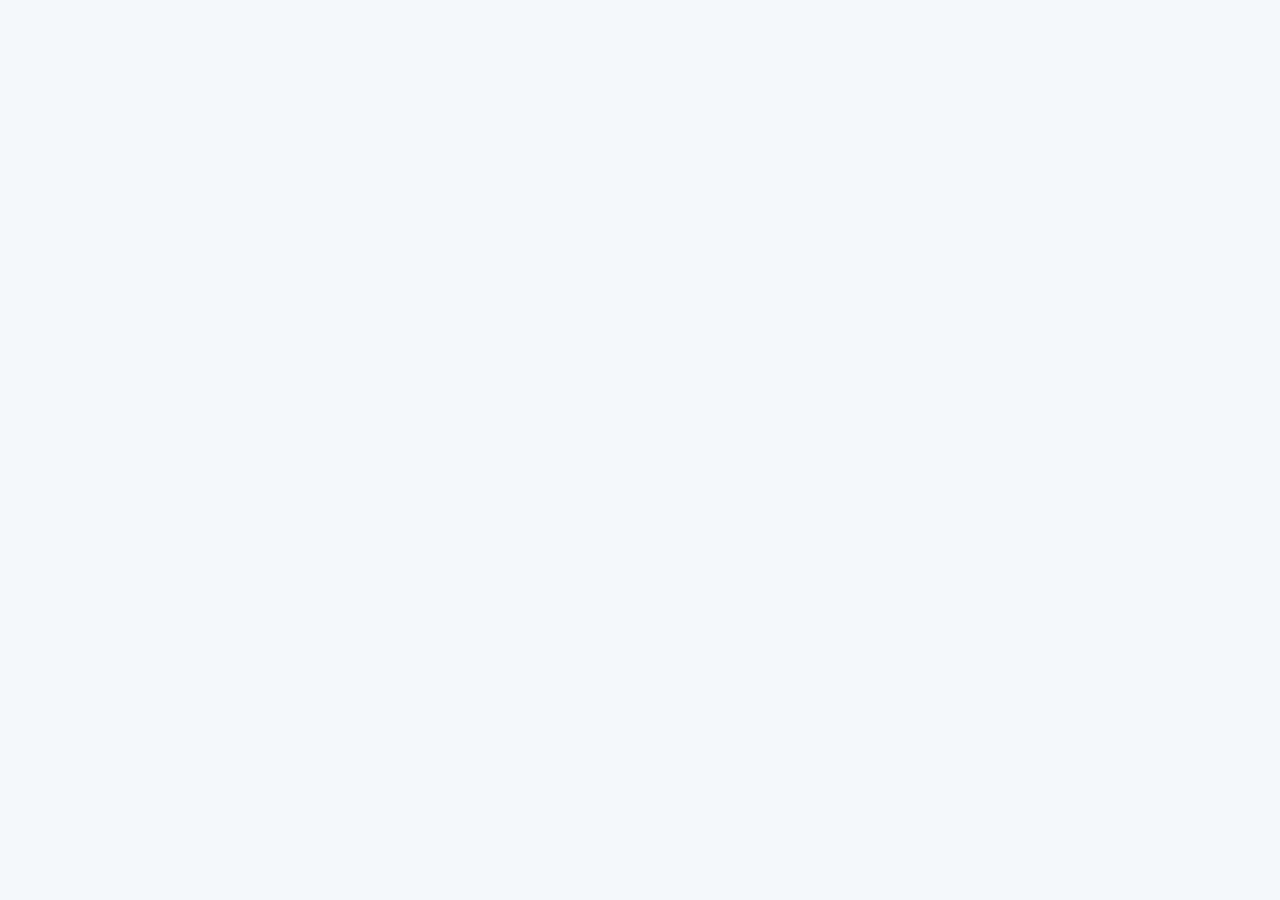
==== blog.html @ c38e3d71 "Create blog.html" ====
<!DOCTYPE html>
<html lang="en">
<head>
<meta charset="UTF-8">
<meta name="viewport" content="width=device-width, initial-scale=1.0">

<title>Uzbek Learning Hub | Uzbek Pro Academy</title>

<meta name="description" content="Learn Uzbek with practical vocabulary, speaking tips, grammar, pronunciation, culture and everyday phrases.">

<style>
:root{
  --blue:#0066B3;
  --blue-dark:#004B82;
  --green:#1EB53A;
  --red:#CE1126;
  --navy:#0B1724;
  --text:#17212B;
  --muted:#66727E;
  --bg:#F5F8FB;
  --white:#FFFFFF;
  --border:#E3E9EF;
  --shadow:0 18px 55px rgba(10,35,60,.10);
  --max:1180px;
}

*{
  margin:0;
  padding:0;
  box-sizing:border-box;
}

html{
  scroll-behavior:smooth;
}

body{
  font-family:Inter,-apple-system,BlinkMacSystemFont,"Segoe UI",Arial,sans-serif;
  background:var(--bg);
  color:var(--text);
  line-height:1.6;
}

a{
  text-decoration:none;
  color:inherit;
}

.container{
  width:min(92%,var(--max));
  margin:auto;
}


/* TOP BAR */

.topbar{
  background:var(--navy);
  color:white;
  text-align:center;
  padding:9px 15px;
  font-size:13px;
}


/* NAVIGATION */

header{
  position:sticky;
  top:0;
  z-index:1000;
  background:rgba(255,255,255,.96);
  backdrop-filter:blur(15px);
  border-bottom:1px solid var(--border);
}

.nav{
  min-height:76px;
  display:flex;
  align-items:center;
  justify-content:space-between;
  gap:25px;
}

.logo{
  font-size:19px;
  font-weight:850;
  white-space:nowrap;
}

.logo span{
  color:var(--blue);
}

.nav-links{
  display:flex;
  align-items:center;
  gap:19px;
  font-size:13px;
  font-weight:700;
}

.nav-links a{
  transition:.2s;
}

.nav-links a:hover{
  color:var(--blue);
}

.nav-button{
  background:var(--blue);
  color:white!important;
  padding:11px 18px;
  border-radius:999px;
}


/* HERO */

.hero{
  background:white;
  padding:85px 0 75px;
  text-align:center;
}

.eyebrow{
  display:inline-block;
  padding:8px 15px;
  background:#F1F7FC;
  border:1px solid #DCEAF4;
  color:var(--blue-dark);
  border-radius:999px;
  font-size:12px;
  font-weight:800;
  margin-bottom:22px;
}

.hero h1{
  font-size:clamp(45px,7vw,72px);
  line-height:1;
  letter-spacing:-4px;
  color:var(--navy);
  margin-bottom:22px;
}

.hero h1 span{
  color:var(--blue);
}

.hero p{
  max-width:690px;
  margin:auto;
  color:var(--muted);
  font-size:18px;
}


/* CATEGORY */

.categories{
  background:white;
  border-top:1px solid var(--border);
  border-bottom:1px solid var(--border);
}

.category-inner{
  display:flex;
  justify-content:center;
  flex-wrap:wrap;
}

.category-inner a{
  padding:18px 23px;
  font-size:12px;
  font-weight:800;
  border-right:1px solid var(--border);
  transition:.2s;
}

.category-inner a:hover{
  color:var(--blue);
  background:#F6F9FC;
}


/* MAIN */

.blog{
  padding:85px 0;
}

.section-title{
  margin-bottom:38px;
}

.section-title .label{
  color:var(--blue);
  text-transform:uppercase;
  letter-spacing:2px
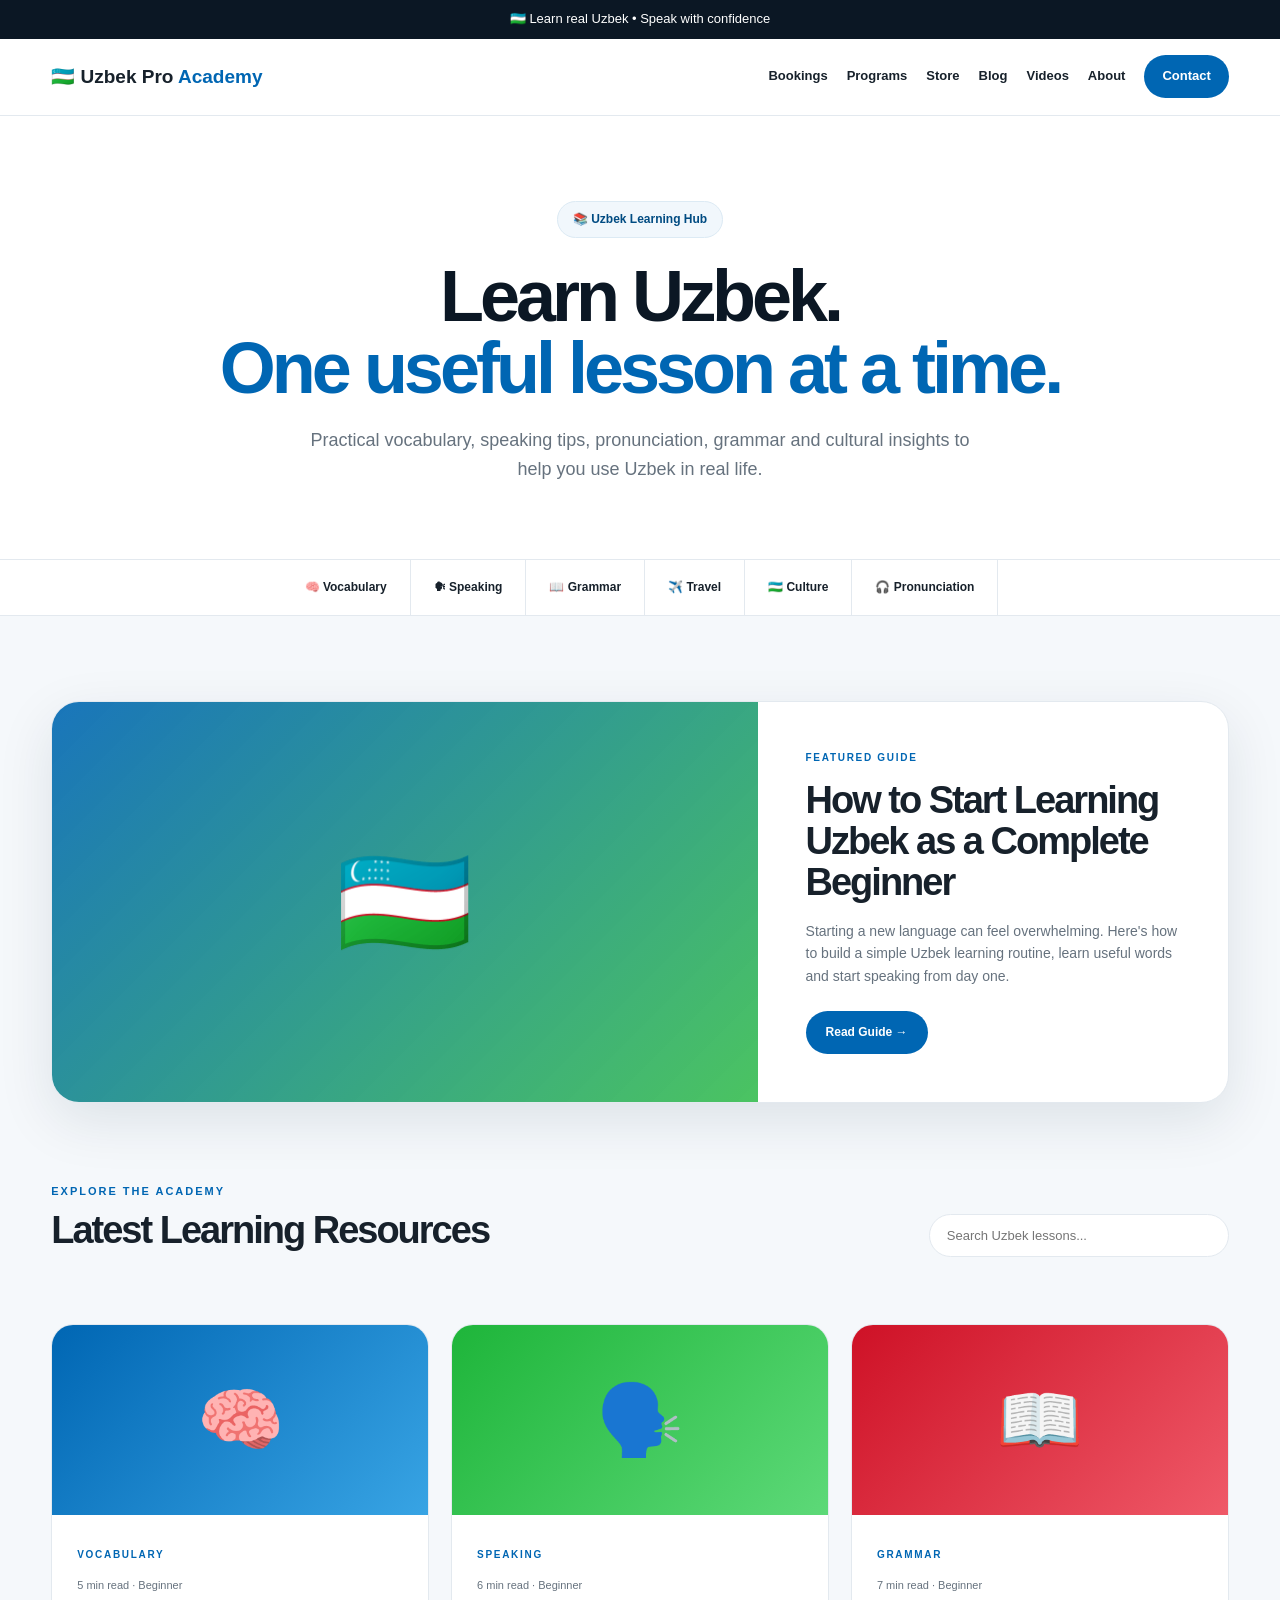
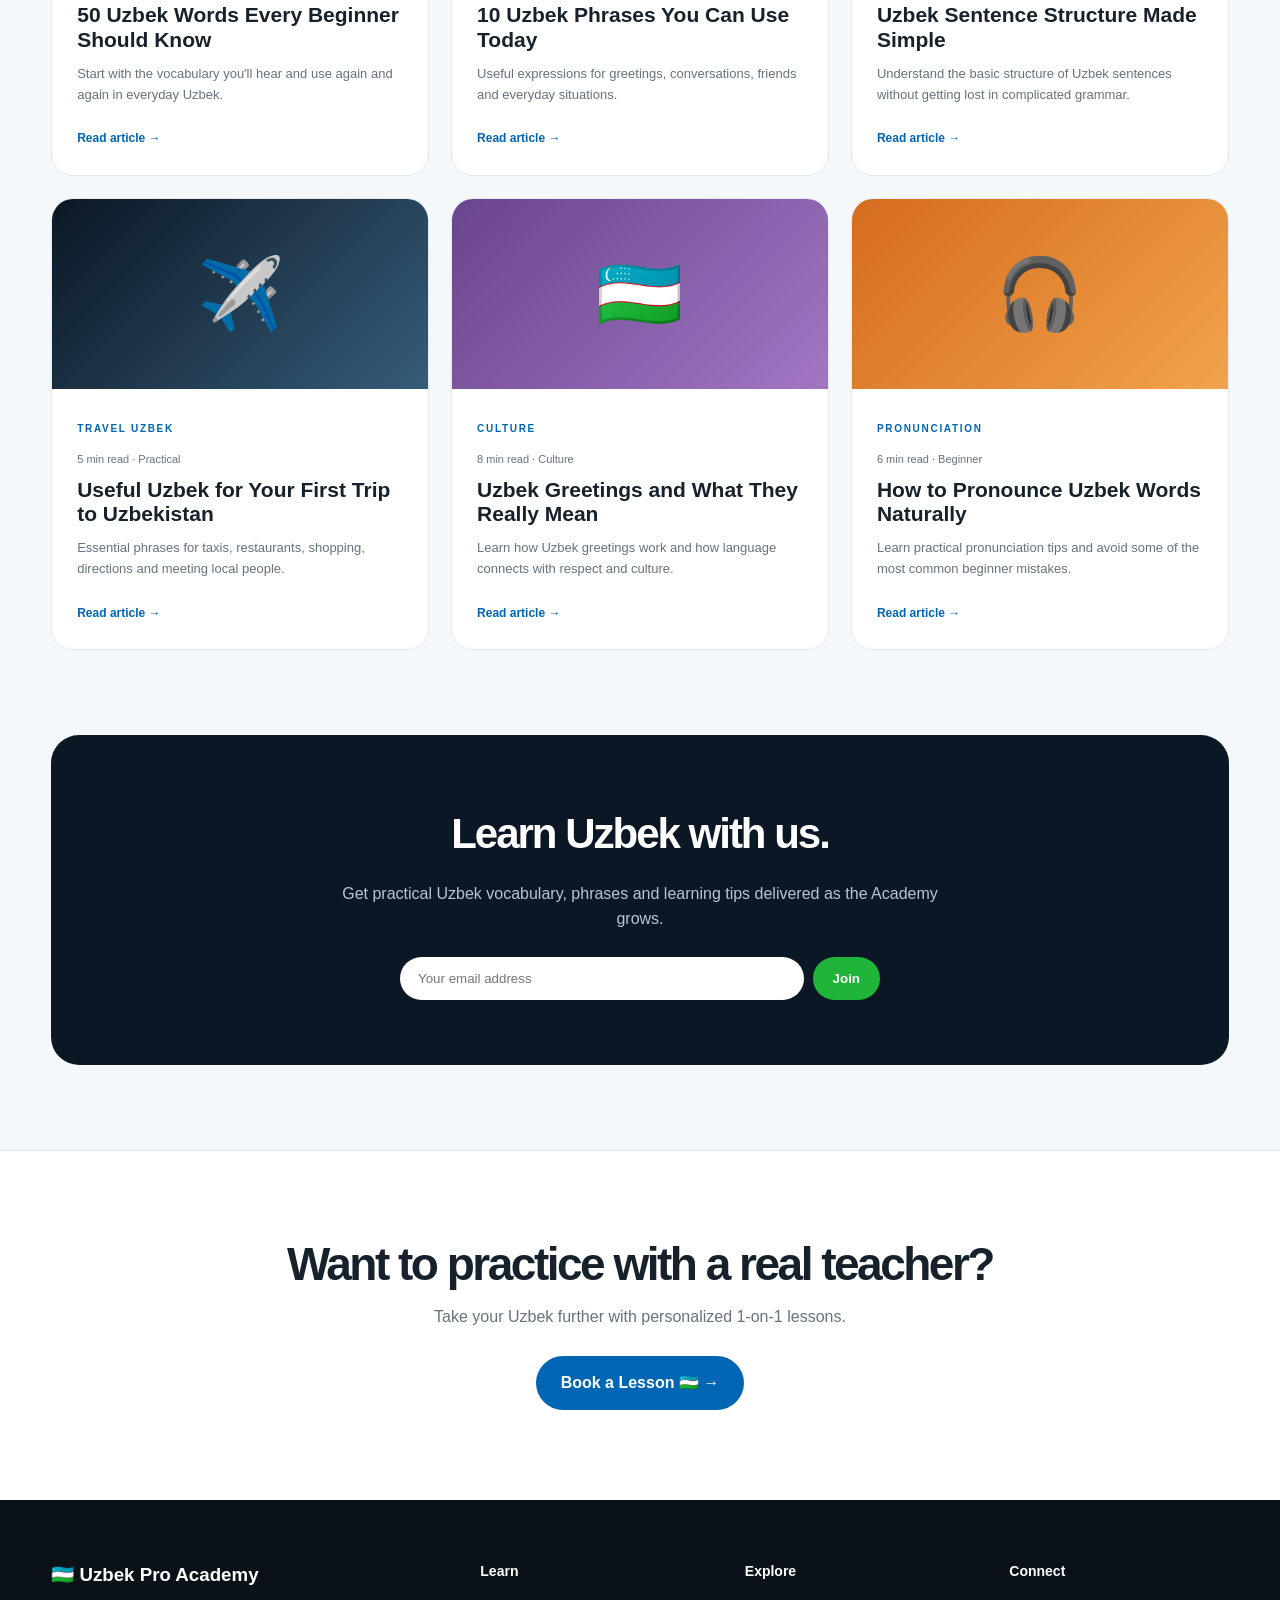
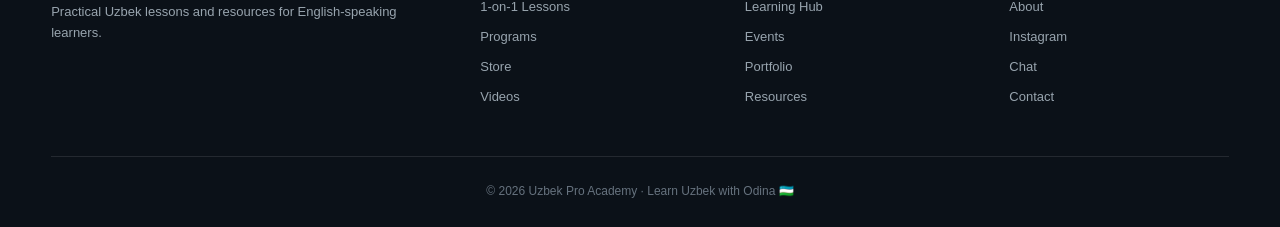
==== commit b37c8fb8: "Update blog.html" ====
--- a/blog.html
+++ b/blog.html
@@ -197,4 +197,909 @@
 .section-title .label{
   color:var(--blue);
   text-transform:uppercase;
-  letter-spacing:2px
+  letter-spacing:2px;
+  font-size:11px;
+  font-weight:850;
+  margin-bottom:10px;
+}
+
+.section-title h2{
+  font-size:38px;
+  letter-spacing:-2px;
+  line-height:1.05;
+}
+
+
+/* FEATURED */
+
+.featured{
+  display:grid;
+  grid-template-columns:1.2fr .8fr;
+  background:white;
+  border:1px solid var(--border);
+  border-radius:28px;
+  overflow:hidden;
+  box-shadow:var(--shadow);
+  margin-bottom:80px;
+}
+
+.featured-visual{
+  min-height:390px;
+  background:
+    linear-gradient(135deg,rgba(0,102,179,.9),rgba(30,181,58,.8)),
+    radial-gradient(circle at 20% 30%,white,transparent 25%);
+  display:flex;
+  align-items:center;
+  justify-content:center;
+  font-size:110px;
+}
+
+.featured-content{
+  padding:48px;
+  display:flex;
+  flex-direction:column;
+  justify-content:center;
+}
+
+.tag{
+  display:inline-block;
+  color:var(--blue);
+  font-size:10px;
+  text-transform:uppercase;
+  letter-spacing:1.7px;
+  font-weight:850;
+  margin-bottom:14px;
+}
+
+.featured-content h2{
+  font-size:38px;
+  line-height:1.08;
+  letter-spacing:-2px;
+  margin-bottom:17px;
+}
+
+.featured-content p{
+  color:var(--muted);
+  font-size:14px;
+  margin-bottom:24px;
+}
+
+.read-button{
+  display:inline-block;
+  width:max-content;
+  background:var(--blue);
+  color:white;
+  padding:12px 20px;
+  border-radius:999px;
+  font-size:12px;
+  font-weight:800;
+}
+
+
+/* SEARCH */
+
+.search-area{
+  display:flex;
+  justify-content:space-between;
+  align-items:center;
+  gap:20px;
+  margin-bottom:35px;
+}
+
+.search{
+  position:relative;
+  width:300px;
+}
+
+.search input{
+  width:100%;
+  padding:13px 17px;
+  border:1px solid var(--border);
+  border-radius:999px;
+  outline:none;
+  font-size:13px;
+  background:white;
+}
+
+.search input:focus{
+  border-color:var(--blue);
+}
+
+
+/* ARTICLE GRID */
+
+.articles{
+  display:grid;
+  grid-template-columns:repeat(3,1fr);
+  gap:22px;
+}
+
+.article{
+  background:white;
+  border:1px solid var(--border);
+  border-radius:22px;
+  overflow:hidden;
+  transition:.25s;
+}
+
+.article:hover{
+  transform:translateY(-6px);
+  box-shadow:var(--shadow);
+}
+
+.article-image{
+  height:190px;
+  display:flex;
+  align-items:center;
+  justify-content:center;
+  font-size:70px;
+}
+
+.img-blue{
+  background:linear-gradient(135deg,#0066B3,#38A4E4);
+}
+
+.img-green{
+  background:linear-gradient(135deg,#1EB53A,#5DD978);
+}
+
+.img-red{
+  background:linear-gradient(135deg,#CE1126,#EF5968);
+}
+
+.img-navy{
+  background:linear-gradient(135deg,#0B1724,#365C79);
+}
+
+.img-purple{
+  background:linear-gradient(135deg,#69458D,#A276C2);
+}
+
+.img-orange{
+  background:linear-gradient(135deg,#D56C1D,#F2A34D);
+}
+
+.article-content{
+  padding:25px;
+}
+
+.article-meta{
+  color:var(--muted);
+  font-size:11px;
+  margin-bottom:9px;
+}
+
+.article h3{
+  font-size:21px;
+  line-height:1.18;
+  margin-bottom:11px;
+}
+
+.article p{
+  color:var(--muted);
+  font-size:13px;
+  margin-bottom:19px;
+}
+
+.article-link{
+  color:var(--blue);
+  font-size:12px;
+  font-weight:850;
+}
+
+
+/* NEWSLETTER */
+
+.newsletter{
+  margin-top:85px;
+  background:var(--navy);
+  color:white;
+  border-radius:28px;
+  padding:65px 40px;
+  text-align:center;
+}
+
+.newsletter h2{
+  font-size:42px;
+  letter-spacing:-2px;
+  margin-bottom:13px;
+}
+
+.newsletter p{
+  max-width:600px;
+  margin:0 auto 25px;
+  color:#B9C6D1;
+}
+
+.newsletter-form{
+  max-width:480px;
+  margin:auto;
+  display:flex;
+  gap:9px;
+}
+
+.newsletter-form input{
+  flex:1;
+  border:0;
+  border-radius:999px;
+  padding:14px 18px;
+  outline:none;
+}
+
+.newsletter-form button{
+  border:0;
+  border-radius:999px;
+  padding:14px 20px;
+  background:var(--green);
+  color:white;
+  font-weight:850;
+  cursor:pointer;
+}
+
+
+/* CTA */
+
+.cta{
+  background:white;
+  text-align:center;
+  padding:90px 0;
+  border-top:1px solid var(--border);
+}
+
+.cta h2{
+  font-size:46px;
+  line-height:1;
+  letter-spacing:-2.5px;
+  margin-bottom:17px;
+}
+
+.cta p{
+  color:var(--muted);
+  margin-bottom:27px;
+}
+
+.cta-button{
+  display:inline-block;
+  background:var(--blue);
+  color:white;
+  padding:14px 25px;
+  border-radius:999px;
+  font-weight:850;
+}
+
+
+/* FOOTER */
+
+footer{
+  background:#0B1118;
+  color:white;
+  padding:60px 0 25px;
+}
+
+.footer-grid{
+  display:grid;
+  grid-template-columns:1.4fr .8fr .8fr .8fr;
+  gap:45px;
+  padding-bottom:40px;
+  border-bottom:1px solid rgba(255,255,255,.1);
+}
+
+footer h3{
+  margin-bottom:12px;
+}
+
+footer h4{
+  margin-bottom:15px;
+  font-size:14px;
+}
+
+footer p,
+footer a{
+  color:#98A4AE;
+  font-size:13px;
+}
+
+footer a{
+  display:block;
+  margin-bottom:9px;
+}
+
+footer a:hover{
+  color:white;
+}
+
+.copyright{
+  text-align:center;
+  color:#66727E;
+  padding-top:25px;
+  font-size:12px;
+}
+
+
+/* MOBILE */
+
+@media(max-width:900px){
+
+  .nav-links a:not(.nav-button){
+    display:none;
+  }
+
+  .featured{
+    grid-template-columns:1fr;
+  }
+
+  .articles{
+    grid-template-columns:1fr 1fr;
+  }
+
+  .footer-grid{
+    grid-template-columns:1fr 1fr;
+  }
+
+}
+
+@media(max-width:600px){
+
+  .hero{
+    padding:65px 0;
+  }
+
+  .hero h1{
+    font-size:48px;
+    letter-spacing:-3px;
+  }
+
+  .category-inner a{
+    padding:13px 11px;
+    font-size:10px;
+  }
+
+  .blog{
+    padding:65px 0;
+  }
+
+  .featured-content{
+    padding:32px;
+  }
+
+  .featured-content h2{
+    font-size:31px;
+  }
+
+  .articles{
+    grid-template-columns:1fr;
+  }
+
+  .search-area{
+    align-items:flex-start;
+    flex-direction:column;
+  }
+
+  .search{
+    width:100%;
+  }
+
+  .newsletter{
+    padding:50px 22px;
+  }
+
+  .newsletter h2{
+    font-size:34px;
+  }
+
+  .newsletter-form{
+    flex-direction:column;
+  }
+
+  .footer-grid{
+    grid-template-columns:1fr;
+  }
+
+}
+
+</style>
+</head>
+
+<body>
+
+
+<div class="topbar">
+🇺🇿 Learn real Uzbek • Speak with confidence
+</div>
+
+
+<header>
+
+<div class="container nav">
+
+<a href="index.html" class="logo">
+🇺🇿 Uzbek Pro <span>Academy</span>
+</a>
+
+<nav class="nav-links">
+
+<a href="bookings.html">Bookings</a>
+<a href="programs.html">Programs</a>
+<a href="store.html">Store</a>
+<a href="blog.html">Blog</a>
+<a href="videos.html">Videos</a>
+<a href="about.html">About</a>
+
+<a href="contact.html" class="nav-button">
+Contact
+</a>
+
+</nav>
+
+</div>
+
+</header>
+
+
+<main>
+
+
+<!-- HERO -->
+
+<section class="hero">
+
+<div class="container">
+
+<div class="eyebrow">
+📚 Uzbek Learning Hub
+</div>
+
+<h1>
+Learn Uzbek.<br>
+<span>One useful lesson at a time.</span>
+</h1>
+
+<p>
+Practical vocabulary, speaking tips, pronunciation,
+grammar and cultural insights to help you use Uzbek
+in real life.
+</p>
+
+</div>
+
+</section>
+
+
+<!-- CATEGORIES -->
+
+<div class="categories">
+
+<div class="container category-inner">
+
+<a href="#vocabulary">🧠 Vocabulary</a>
+<a href="#speaking">🗣 Speaking</a>
+<a href="#grammar">📖 Grammar</a>
+<a href="#travel">✈️ Travel</a>
+<a href="#culture">🇺🇿 Culture</a>
+<a href="#pronunciation">🎧 Pronunciation</a>
+
+</div>
+
+</div>
+
+
+<section class="blog">
+
+<div class="container">
+
+
+<!-- FEATURED -->
+
+<article class="featured">
+
+<div class="featured-visual">
+🇺🇿
+</div>
+
+<div class="featured-content">
+
+<div class="tag">
+Featured Guide
+</div>
+
+<h2>
+How to Start Learning Uzbek as a Complete Beginner
+</h2>
+
+<p>
+Starting a new language can feel overwhelming.
+Here's how to build a simple Uzbek learning routine,
+learn useful words and start speaking from day one.
+</p>
+
+<a href="#" class="read-button">
+Read Guide →
+</a>
+
+</div>
+
+</article>
+
+
+<!-- ARTICLES -->
+
+<div class="search-area">
+
+<div class="section-title">
+
+<div class="label">
+Explore the Academy
+</div>
+
+<h2>
+Latest Learning Resources
+</h2>
+
+</div>
+
+<div class="search">
+
+<input
+type="search"
+placeholder="Search Uzbek lessons..."
+aria-label="Search articles"
+>
+
+</div>
+
+</div>
+
+
+<div class="articles">
+
+
+<!-- ARTICLE 1 -->
+
+<article class="article" id="vocabulary">
+
+<div class="article-image img-blue">
+🧠
+</div>
+
+<div class="article-content">
+
+<div class="tag">
+Vocabulary
+</div>
+
+<div class="article-meta">
+5 min read · Beginner
+</div>
+
+<h3>
+50 Uzbek Words Every Beginner Should Know
+</h3>
+
+<p>
+Start with the vocabulary you'll hear and use
+again and again in everyday Uzbek.
+</p>
+
+<a href="#" class="article-link">
+Read article →
+</a>
+
+</div>
+
+</article>
+
+
+<!-- ARTICLE 2 -->
+
+<article class="article" id="speaking">
+
+<div class="article-image img-green">
+🗣️
+</div>
+
+<div class="article-content">
+
+<div class="tag">
+Speaking
+</div>
+
+<div class="article-meta">
+6 min read · Beginner
+</div>
+
+<h3>
+10 Uzbek Phrases You Can Use Today
+</h3>
+
+<p>
+Useful expressions for greetings, conversations,
+friends and everyday situations.
+</p>
+
+<a href="#" class="article-link">
+Read article →
+</a>
+
+</div>
+
+</article>
+
+
+<!-- ARTICLE 3 -->
+
+<article class="article" id="grammar">
+
+<div class="article-image img-red">
+📖
+</div>
+
+<div class="article-content">
+
+<div class="tag">
+Grammar
+</div>
+
+<div class="article-meta">
+7 min read · Beginner
+</div>
+
+<h3>
+Uzbek Sentence Structure Made Simple
+</h3>
+
+<p>
+Understand the basic structure of Uzbek sentences
+without getting lost in complicated grammar.
+</p>
+
+<a href="#" class="article-link">
+Read article →
+</a>
+
+</div>
+
+</article>
+
+
+<!-- ARTICLE 4 -->
+
+<article class="article" id="travel">
+
+<div class="article-image img-navy">
+✈️
+</div>
+
+<div class="article-content">
+
+<div class="tag">
+Travel Uzbek
+</div>
+
+<div class="article-meta">
+5 min read · Practical
+</div>
+
+<h3>
+Useful Uzbek for Your First Trip to Uzbekistan
+</h3>
+
+<p>
+Essential phrases for taxis, restaurants, shopping,
+directions and meeting local people.
+</p>
+
+<a href="#" class="article-link">
+Read article →
+</a>
+
+</div>
+
+</article>
+
+
+<!-- ARTICLE 5 -->
+
+<article class="article" id="culture">
+
+<div class="article-image img-purple">
+🇺🇿
+</div>
+
+<div class="article-content">
+
+<div class="tag">
+Culture
+</div>
+
+<div class="article-meta">
+8 min read · Culture
+</div>
+
+<h3>
+Uzbek Greetings and What They Really Mean
+</h3>
+
+<p>
+Learn how Uzbek greetings work and how language
+connects with respect and culture.
+</p>
+
+<a href="#" class="article-link">
+Read article →
+</a>
+
+</div>
+
+</article>
+
+
+<!-- ARTICLE 6 -->
+
+<article class="article" id="pronunciation">
+
+<div class="article-image img-orange">
+🎧
+</div>
+
+<div class="article-content">
+
+<div class="tag">
+Pronunciation
+</div>
+
+<div class="article-meta">
+6 min read · Beginner
+</div>
+
+<h3>
+How to Pronounce Uzbek Words Naturally
+</h3>
+
+<p>
+Learn practical pronunciation tips and avoid some
+of the most common beginner mistakes.
+</p>
+
+<a href="#" class="article-link">
+Read article →
+</a>
+
+</div>
+
+</article>
+
+
+</div>
+
+
+<!-- NEWSLETTER -->
+
+<section class="newsletter">
+
+<h2>
+Learn Uzbek with us.
+</h2>
+
+<p>
+Get practical Uzbek vocabulary, phrases and learning
+tips delivered as the Academy grows.
+</p>
+
+<form class="newsletter-form" onsubmit="return false;">
+
+<input
+type="email"
+placeholder="Your email address"
+aria-label="Email address"
+required
+>
+
+<button type="submit">
+Join
+</button>
+
+</form>
+
+</section>
+
+
+</div>
+
+</section>
+
+
+<!-- CTA -->
+
+<section class="cta">
+
+<div class="container">
+
+<h2>
+Want to practice with a real teacher?
+</h2>
+
+<p>
+Take your Uzbek further with personalized 1-on-1 lessons.
+</p>
+
+<a href="bookings.html" class="cta-button">
+Book a Lesson 🇺🇿 →
+</a>
+
+</div>
+
+</section>
+
+
+</main>
+
+
+<footer>
+
+<div class="container">
+
+<div class="footer-grid">
+
+<div>
+
+<h3>
+🇺🇿 Uzbek Pro Academy
+</h3>
+
+<p>
+Practical Uzbek lessons and resources for
+English-speaking learners.
+</p>
+
+</div>
+
+
+<div>
+
+<h4>Learn</h4>
+
+<a href="bookings.html">1-on-1 Lessons</a>
+<a href="programs.html">Programs</a>
+<a href="store.html">Store</a>
+<a href="videos.html">Videos</a>
+
+</div>
+
+
+<div>
+
+<h4>Explore</h4>
+
+<a href="blog.html">Learning Hub</a>
+<a href="events.html">Events</a>
+<a href="portfolio.html">Portfolio</a>
+<a href="files.html">Resources</a>
+
+</div>
+
+
+<div>
+
+<h4>Connect</h4>
+
+<a href="about.html">About</a>
+<a href="instagram.html">Instagram</a>
+<a href="chat.html">Chat</a>
+<a href="contact.html">Contact</a>
+
+</div>
+
+</div>
+
+
+<div class="copyright">
+© 2026 Uzbek Pro Academy · Learn Uzbek with Odina 🇺🇿
+</div>
+
+</div>
+
+</footer>
+
+
+</body>
+</html>
